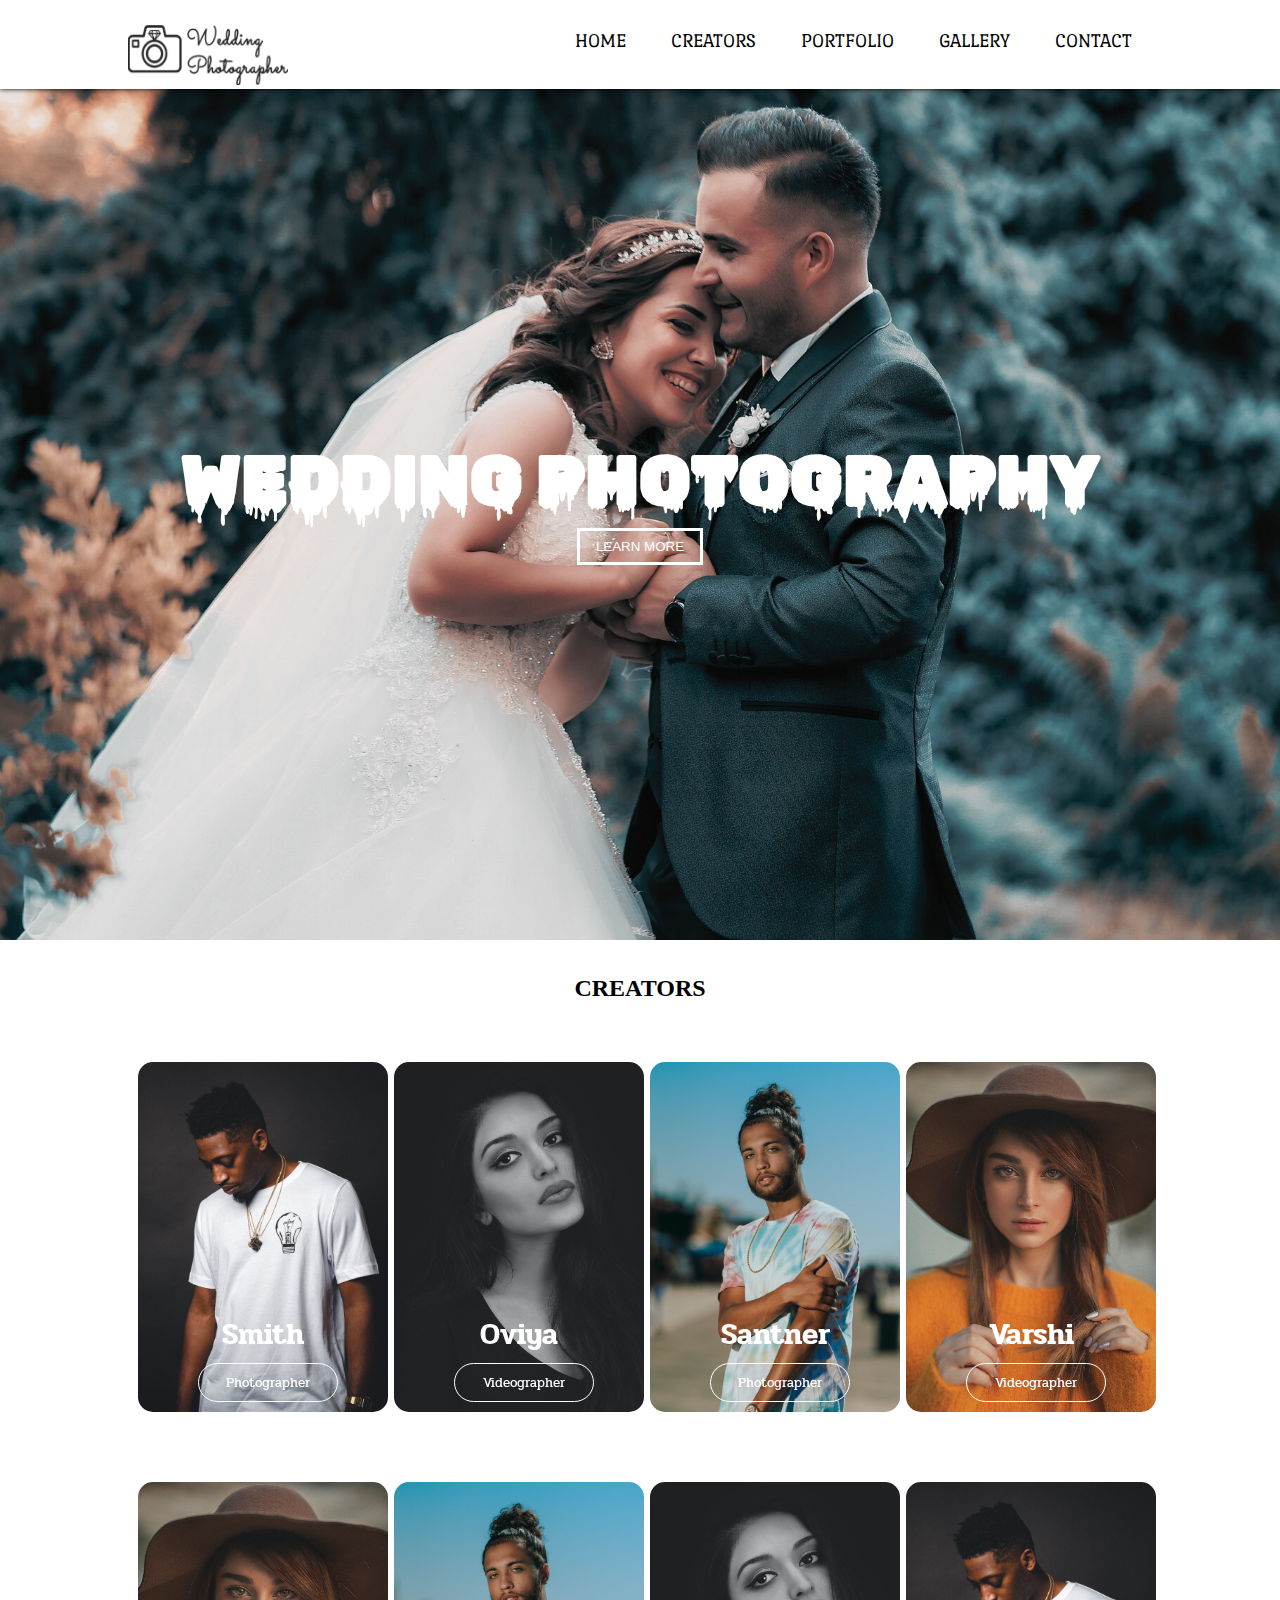
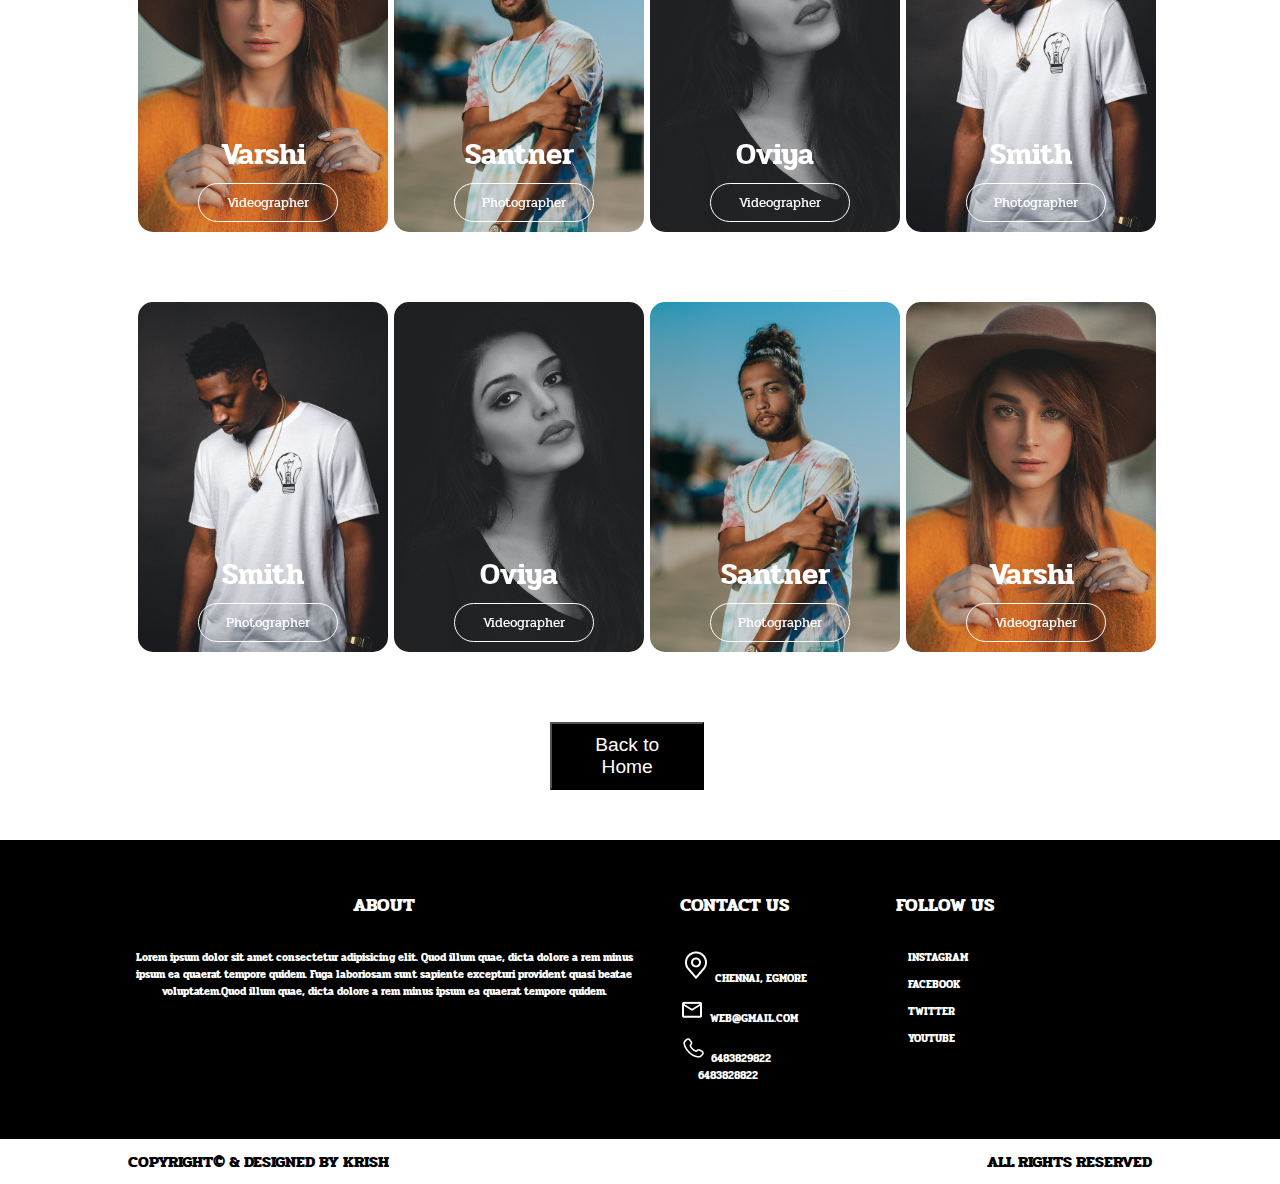
==== creators.html @ 5eafbfe5 "first commit" ====
<!doctype html>
<html lang="en">
  
<head>
    <meta charset="utf-8">
    <meta name="viewport" content="width=device-width, initial-scale=1">
    <title>Wedding Photography</title>
    <meta name="description" content="we are Wedding Photographers ,we will help you to find out best Photographers for your Wedding">
    <link rel="icon" href="assets/logoIcon.png">
    <link href="https://cdn.jsdelivr.net/npm/bootstrap@5.3.2/dist/css/bootstrap.min.css" rel="stylesheet" integrity="sha384-T3c6CoIi6uLrA9TneNEoa7RxnatzjcDSCmG1MXxSR1GAsXEV/Dwwykc2MPK8M2HN" crossorigin="anonymous">
    <link rel="stylesheet" href="creators.css">
</head>

<body>
    <script src="https://cdn.jsdelivr.net/npm/bootstrap@5.3.2/dist/js/bootstrap.bundle.min.js" integrity="sha384-C6RzsynM9kWDrMNeT87bh95OGNyZPhcTNXj1NW7RuBCsyN/o0jlpcV8Qyq46cDfL" crossorigin="anonymous"></script>

 <!--Herosection -->
  
<header>
    <div class="containerContent">            
           <div class="gridLayout">
            <div class="container">
              <div class="logo">
                       <img src="assets/logo2.png" alt="" width="160px" height="60px">
              </div>
              <div class="headerContent">
                <ul>
                    <li><a href="#HOME">HOME</a></li>
                   <li><a href="#CREATORS">CREATORS</a></li>
                   <li><a href="#PORTFOLIO">PORTFOLIO</a></li>
                   <li><a href="#GALLERY">GALLERY</a></li>
                   <li><a href="#CONTACT">CONTACT</a></li>
                </ul>
              </div>
            </div>
            </div>
            </div>
        </header>  
        <section id="HOME">
            <div class="bg-image">

                <div class="gridLayout">
            <div class="projectContent">
            <div class="projectName" >
                <h1 > WEDDING PHOTOGRAPHY</h1>
                
            </div>
            <div class="landingPageButton">
                <a href="#CREATORS"><button value="submit" class="buttonOne">LEARN MORE</button></a>
            </div>
            </div>
           </div>
    </div>
</section>
          
  


<main>
<!--Creators-->


<!--creators-->

<section id="CREATORS" class="banner">
    
    <h2>CREATORS</h2>
    <div class="gridLayout">
       
      <!--flip card-->        
<div class="fourArchitectures">

 <div class="containerOne">
   <div class="cardOne">
     <div class="card-inner">
     <div class="frontOne">
       <h4>Smith</h4>
        <!-- <h5>ARCHITECTURE</h5>-->
       <button>Photographer</button>
     </div>
     <div class="backOne">
       <h5>Lorem ipsum dolor siter ametith consectetur elit adipisicing. Omnis, nam reprehenderit, eius solut maiores nobis   enumer repellendus delenitiwer </h5>
       <div class="icons">
         <a href=""><img src="assets/facebook.png" alt=""></a>
       <a href=""><img src="assets/instagram.png" alt=""></a>
       <a href=""><img src="assets/twitter.png" alt=""></a>
     </div>
     </div>
   </div>
   </div>
 </div>

<!--card2-->

 <div class="containerTwo">
<div class="cardTwo">
<div class="card-inner">
<div class="frontTwo">
<h4>Oviya</h4>
<!--<h5>ARCHITECTURE</h5> -->
<button>Videographer</button>
</div>
<div class="backTwo">
<h5>Lorem ipsum dolor siter ametith consectetur elit adipisicing. Omnis, nam reprehenderit, eius solut maiores nobis   enumer repellendus delenitiwer</h5>
<div class="icons">
  <a href=""><img src="assets/facebook.png" alt=""></a>
  <a href=""><img src="assets/instagram.png" alt=""></a>
  <a href=""><img src="assets/twitter.png" alt=""></a>
</div>
</div>
</div>
</div>
</div>

<!--card3-->

<div class="containerThree">
<div class="cardThree">
<div class="card-inner">
<div class="frontThree">
<h4>Santner</h4>
<!--<h5>ARCHITECTURE</h5>-->
<button>Photographer</button>
</div>
<div class="backThree">
<h5>Lorem ipsum dolor siter ametith consectetur elit adipisicing. Omnis, nam reprehenderit, eius solut maiores nobis   enumer repellendus delenitiwer</h5>
<div class="icons">
<a href=""><img src="assets/facebook.png" alt=""></a>
<a href=""><img src="assets/instagram.png" alt=""></a>
<a href=""><img src="assets/twitter.png" alt=""></a>
</div>
</div>
</div>
</div>
</div>

<!--card4-->

<div class="containerFour">
<div class="cardFour">
<div class="card-inner">
<div class="frontFour">
<h4>Varshi</h4>
<!--  <h5>ARCHITECTURE</h5>-->
<button>Videographer</button>
</div>
<div class="backFour">
<h5>Lorem ipsum dolor siter ametith consectetur elit adipisicing. Omnis, nam reprehenderit, eius solut maiores nobis   enumer repellendus delenitiwer </h5>
<div class="icons">
<a href=""><img src="assets/facebook.png" alt=""></a>
<a href=""><img src="assets/instagram.png" alt=""></a>
<a href=""><img src="assets/twitter.png" alt=""></a>
</div>
</div>
</div>
</div>
</div>
</div>
</div>
</div>

<!------------------------------------------------------------------->

<div class="gridLayout">
       
    <!--flip card-->        
<div class="fourArchitectures">


<!--card4-->

<div class="containerFour">
  <div class="cardFour">
  <div class="card-inner">
  <div class="frontFour">
  <h4>Varshi</h4>
  <!--  <h5>ARCHITECTURE</h5>-->
  <button>Videographer</button>
  </div>
  <div class="backFour">
  <h5>Lorem ipsum dolor siter ametith consectetur elit adipisicing. Omnis, nam reprehenderit, eius solut maiores nobis   enumer repellendus delenitiwer </h5>
  <div class="icons">
  <a href=""><img src="assets/facebook.png" alt=""></a>
  <a href=""><img src="assets/instagram.png" alt=""></a>
  <a href=""><img src="assets/twitter.png" alt=""></a>
  </div>
  </div>
  </div>
  </div>
  </div>
  


<!--card3-->

<div class="containerThree">
<div class="cardThree">
<div class="card-inner">
<div class="frontThree">
<h4>Santner</h4>
<!--<h5>ARCHITECTURE</h5>-->
<button>Photographer</button>
</div>
<div class="backThree">
<h5>Lorem ipsum dolor siter ametith consectetur elit adipisicing. Omnis, nam reprehenderit, eius solut maiores nobis   enumer repellendus delenitiwer</h5>
<div class="icons">
<a href=""><img src="assets/facebook.png" alt=""></a>
<a href=""><img src="assets/instagram.png" alt=""></a>
<a href=""><img src="assets/twitter.png" alt=""></a>
</div>
</div>
</div>
</div>
</div>

<!--card2-->

<div class="containerTwo">
  <div class="cardTwo">
  <div class="card-inner">
  <div class="frontTwo">
  <h4>Oviya</h4>
  <!--<h5>ARCHITECTURE</h5> -->
  <button>Videographer</button>
  </div>
  <div class="backTwo">
  <h5>Lorem ipsum dolor siter ametith consectetur elit adipisicing. Omnis, nam reprehenderit, eius solut maiores nobis   enumer repellendus delenitiwer </h5>
  <div class="icons">
  <a href=""><img src="assets/facebook.png" alt=""></a>
  <a href=""><img src="assets/instagram.png" alt=""></a>
  <a href=""><img src="assets/twitter.png" alt=""></a>
  </div>
  </div>
  </div>
  </div>
  </div>
  
<!--one-->
<div class="containerOne">
  <div class="cardOne">
    <div class="card-inner">
    <div class="frontOne">
      <h4>Smith</h4>
       <!-- <h5>ARCHITECTURE</h5>-->
      <button>Photographer</button>
    </div>
    <div class="backOne">
      <h5>Lorem ipsum dolor siter ametith consectetur elit adipisicing. Omnis, nam reprehenderit, eius solut maiores nobis   enumer repellendus delenitiwer </h5>
      <div class="icons">
        <a href=""><img src="assets/facebook.png" alt=""></a>
      <a href=""><img src="assets/instagram.png" alt=""></a>
      <a href=""><img src="assets/twitter.png" alt=""></a>
    </div>
    </div>
  </div>
  </div>
 </div>


</div>
</div>
</div>

<!------------------------------------------------------------------------>

<div class="gridLayout">
       
    <!--flip card-->        
<div class="fourArchitectures">

<div class="containerOne">
 <div class="cardOne">
   <div class="card-inner">
   <div class="frontOne">
     <h4>Smith</h4>
      <!-- <h5>ARCHITECTURE</h5>-->
     <button>Photographer</button>
   </div>
   <div class="backOne">
     <h5>Lorem ipsum dolor siter ametith consectetur elit adipisicing. Omnis, nam reprehenderit, eius solut maiores nobis   enumer repellendus delenitiwer </h5>
     <div class="icons">
       <a href=""><img src="assets/facebook.png" alt=""></a>
     <a href=""><img src="assets/instagram.png" alt=""></a>
     <a href=""><img src="assets/twitter.png" alt=""></a>
   </div>
   </div>
 </div>
 </div>
</div>

<!--card2-->

<div class="containerTwo">
<div class="cardTwo">
<div class="card-inner">
<div class="frontTwo">
<h4>Oviya</h4>
<!--<h5>ARCHITECTURE</h5> -->
<button>Videographer</button>
</div>
<div class="backTwo">
<h5>Lorem ipsum dolor siter ametith consectetur elit adipisicing. Omnis, nam reprehenderit, eius solut maiores nobis   enumer repellendus delenitiwer</h5>
<div class="icons">
<a href=""><img src="assets/facebook.png" alt=""></a>
<a href=""><img src="assets/instagram.png" alt=""></a>
<a href=""><img src="assets/twitter.png" alt=""></a>
</div>
</div>
</div>
</div>
</div>

<!--card3-->

<div class="containerThree">
<div class="cardThree">
<div class="card-inner">
<div class="frontThree">
<h4>Santner</h4>
<!--<h5>ARCHITECTURE</h5>-->
<button>Photographer</button>
</div>
<div class="backThree">
<h5>Lorem ipsum dolor siter ametith consectetur elit adipisicing. Omnis, nam reprehenderit, eius solut maiores nobis   enumer repellendus delenitiwer</h5>
<div class="icons">
<a href=""><img src="assets/facebook.png" alt=""></a>
<a href=""><img src="assets/instagram.png" alt=""></a>
<a href=""><img src="assets/twitter.png" alt=""></a>
</div>
</div>
</div>
</div>
</div>

<!--card4-->

<div class="containerFour">
<div class="cardFour">
<div class="card-inner">
<div class="frontFour">
<h4>Varshi</h4>
<!--  <h5>ARCHITECTURE</h5>-->
<button>Videographer</button>
</div>
<div class="backFour">
<h5>Lorem ipsum dolor siter ametith consectetur elit adipisicing. Omnis, nam reprehenderit, eius solut maiores nobis   enumer repellendus delenitiwer</h5>
<div class="icons">
<a href=""><img src="assets/facebook.png" alt=""></a>
<a href=""><img src="assets/instagram.png" alt=""></a>
<a href=""><img src="assets/twitter.png" alt=""></a>
</div>
</div>
</div>
</div>
</div>
</div>
</div>
</div>

<a href="index.html"><button class="learnMoreTwo" value="submit">Back to Home</button></a> 
</section>


</main>
<footer>
  <div class="bg-color">
         <div class="gridLayout">
           <div class="footerSection">
           <div class="about">
                 <h3>ABOUT</h3>
                 <h6>Lorem ipsum dolor sit amet consectetur adipisicing elit. Quod illum quae, dicta dolore a rem minus ipsum ea quaerat tempore quidem. Fuga laboriosam sunt sapiente excepturi provident quasi beatae voluptatem.Quod illum quae, dicta dolore a rem minus ipsum ea quaerat tempore quidem.</h6>
           </div>
           <div class="contact">
                  <h3>CONTACT US</h3>
                 <h6 class="contactInside"><img src="assets/location.png" alt="">&nbsp;CHENNAI, EGMORE</h6>
                  <h6><img src="assets/mail.png" alt="">&nbsp;&nbsp;WEB@GMAIL.COM</h6>
                  <h6><img src="assets/phone2.png" alt="">&nbsp;&nbsp;6483829822 <br>&nbsp;&nbsp;&nbsp;&nbsp;&nbsp;&nbsp;6483828822</h6>
           </div>
           <div class="followus">
                  <h3>FOLLOW US</h3>
                  <h6 class="followusInside">&nbsp;&nbsp;&nbsp;&nbsp;INSTAGRAM</h6>
                  <h6>&nbsp;&nbsp;&nbsp;&nbsp;FACEBOOK</h6>
                  <h6>&nbsp;&nbsp;&nbsp;&nbsp;TWITTER</h6>
                  <h6>&nbsp;&nbsp;&nbsp;&nbsp;YOUTUBE</h6>
           </div>
         </div>
       </div>
  </div>
  <div class="gridLayout">
   <div class="foot">
     <h4 class="footOne">COPYRIGHT&copy;    & DESIGNED BY KRISH</h4>
     <h4 class="footTwo">ALL RIGHTS RESERVED</h4>
   </div>
 </div>
 </footer>
</body>

</html>
---- creators.css ----
@import url('https://fonts.googleapis.com/css2?family=Port+Lligat+Slab&family=Rubik+Wet+Paint&display=swap');

@import url('https://fonts.googleapis.com/css2?family=Rubik+Wet+Paint&display=swap');
@import url('https://fonts.googleapis.com/css2?family=Pridi&display=swap');

*{
    margin: 0;
    padding: 0;
    box-sizing: border-box;
}

/*landing page*/
body{
    padding-top:40px ;
}
.bg-image{
    background-image: url(assets/heroSectionThree.jpg);
    width: 100%;
    height: 100vh;
    background-repeat: no-repeat;
    background-size: cover;
}
.gridLayout{
    width: 80%;
    margin-right: auto;
    margin-left: auto;
}
.logo{
    padding-top: 25px;
    margin-left: 0;
    
}
.headerContent ul li a::before{
    content: '';
    position: absolute;
    height: 3px;
    width: 100%;
    bottom: 0px;
    left: 0;
   border-radius: 25px;
   transform: scaleX(0);
   background: #000000;
    transform-origin:right ;
    transition: transform 0.3s ease;
}
.headerContent ul li a:hover::before{
    transform: scaleX(1);
    transform-origin:left ;
}
.headerContent ul li{
    list-style-type: none;
    display: inline-block;
    padding-bottom: 25px;
    position: relative;
}
.headerContent ul li a{
    text-decoration: none;
    color: rgb(0, 0, 0);
    padding: 20PX;
}
.headerContent{
    padding-top: 30px;
    margin-right: 0;
    font-size: 20px;
    font-family: 'Port Lligat Slab', serif;  
}

header{
    position: fixed;
    top: 0;
    width: 100%;
    z-index: 99999;
    transition: background-color 0.4s ease-in-out;
    box-shadow:0px 0px 5px 0px;
}

.container{
    display: flex;
    justify-content: space-between;
}
.containerContent{
    background-color: #ffffff;
}
.projectName h1{
    font-size: 70px;
    color: white;
    padding-top: 400px;
    display: flex;
    flex-direction: column;
    align-items: center;
    font-family:'Rubik Wet Paint' ;
    text-shadow:black;
    
}
/*
.projectName h1:hover{
    -webkit-text-stroke: 2px white;
    color: transparent;
}    */
.landingPageButton{
    display:flex;
    flex-direction: column;
    align-items: center;
    text-decoration: none;
    padding: 5px;
}
.buttonOne{
    padding: 8px 16px;
    font-weight: 500;
    color: white;
    background-color: transparent;
    border: 3px white solid;
}
.buttonOne:hover{
    background-color:#0C356A;
}


/*CREATORS*/

h2{
    text-align: center;
    margin-top: 35px;
}


/*flip card*/
.fourArchitectures{
    display: flex;
    align-items: center;
}
.containerOne{
    width: 25%;
    padding:10px;
}
.cardOne{
    width: 250px;
    height: 350px;
    margin: 50px auto 0;
    perspective: 1000px;
}
.card-inner{
    width: 250%;
    height: 350%;
    position: relative;
    transition: transform 1s;
    transform-style: preserve-3d;
}
.frontOne,.backOne{
    width: 100%;
    height: 100%;
    border-radius: 15px;
    position: absolute;
    backface-visibility: hidden;
}
.frontOne{
    background: url(assets/smith.png);
    background-size: cover;
    background-position: center;
    padding-top: 50px;
    text-align: center;
    display: flex;
    flex-direction: column;
    justify-content: flex-end;
}
.frontOne h4{
color: white;
font-size: 30px;
font-weight: 600;
font-family: 'Pridi', serif;
}

.frontOne button{
    width: 140px;
    border: 1px solid #fff;
    background:transparent;
    border-radius: 50px;
    padding: 8px 20px;
    cursor:pointer;
    margin-top: 5px;
    margin-bottom: 10px;
    margin-left: 60px;
    color: #fff;
    font-weight: 400;
    font-family: 'Pridi', serif;
}
.backOne{
    background: #000000;
    color: white;
    padding: 20px 20px;
    transform: rotateY(180deg);
}
.backOne h5{
font-size: 18px;
line-height: 25px;
margin-bottom: 10px;
font-family: 'Pridi', serif;
}
.icons img{
    display: flex;
    align-items:center;
    margin-top: 30px;
    margin-right: 0px;
}

.cardOne:hover .card-inner{
    transform: rotateY(180deg);
}

/*Flipcard2*/

.containerTwo{
    width: 25%;
    padding:10px;
   
}
.cardTwo{
    width: 250px;
    height: 350px;
    margin: 50px auto 0;
    perspective: 1000px;
}
.card-inner{
    width: 100%;
    height: 100%;
    position: relative;
    transition: transform 1s;
    transform-style: preserve-3d;
}
.frontTwo,.backTwo{
    width: 100%;
    height: 100%;
    border-radius: 15px;
    position: absolute;
    backface-visibility: hidden;
}
.frontTwo{
    background: url(assets/oviya.png);
    background-size: cover;
    background-position: center;
    padding-top: 50px;
    text-align: center;
    display: flex;
    flex-direction: column;
    justify-content: flex-end;
}
.frontTwo h4{
color: white;
font-size: 30px;
font-weight: 600;
font-family: 'Pridi', serif;
}
.frontTwo button{
    width: 140px;
    border: 1px solid #fff;
    background:transparent;
    border-radius: 50px;
    padding: 8px 20px;
    cursor:pointer;
    margin-top: 5px;
    margin-bottom: 10px;
    margin-left: 60px;
    color: #fff;
    font-weight: 400;
    font-family: 'Pridi', serif;
}
.backTwo{
    background: #000000;
    color: white;
    padding: 20px 20px;
    transform: rotateY(180deg);
}
.backTwo h5{
font-size: 18px;
line-height: 25px;
margin-bottom: 10px;
font-family: 'Pridi', serif;
}
.icons{
    display: flex;
    align-items:center;
    margin-top: 30px;
    margin-left: 60px;
    gap: 30px;
}
.cardTwo:hover .card-inner{
    transform: rotateY(180deg);
}

/*flipcard3*/

.containerThree{
    width: 25%;
    padding:10px;
}
.cardThree{
    width: 250px;
    height: 350px;
    margin: 50px auto 0;
    perspective: 1000px;
}
.card-inner{
    width: 100%;
    height: 100%;
    position: relative;
    transition: transform 1s;
    transform-style: preserve-3d;
}
.frontThree,.backThree{
    width: 100%;
    height: 100%;
    border-radius: 15px;
    position: absolute;
    backface-visibility: hidden;
}
.frontThree{
    background: url(assets/santner.png);
    background-size: cover;
    background-position: center;
    padding-top: 50px;
    display: flex;
    text-align: center;
    flex-direction: column;
    justify-content: flex-end;
}
.frontThree h4{
color: white;
font-size: 30px;
font-weight: 600;
font-family: 'Pridi', serif;
}
.frontThree button{
    width: 140px;
    border: 1px solid #fff;
    background:transparent;
    border-radius: 50px;
    padding: 8px 20px;
    cursor:pointer;
    margin-top: 5px;
    margin-bottom: 10px;
    margin-left: 60px;
    color: #fff;
    font-weight: 400;
    font-family: 'Pridi', serif;
}
.backThree{
    background: #000000;
    color: white;
    padding: 20px 20px;
    transform: rotateY(180deg);
}
.backThree h5{
font-size:18px;
line-height: 25px;
margin-bottom: 10px;
font-family: 'Pridi', serif;
}
.icons{
    display: flex;
    align-items:center;
    margin-top: 30px;
    margin-left: 60px;
    gap: 30px;
}
.cardThree:hover .card-inner{
    transform: rotateY(180deg);
}

/*flipcard4*/

.containerFour{
    width: 25%;
    padding:10px;
}
.cardFour{
    width: 250px;
    height: 350px;
    margin: 50px auto 0;
    perspective: 1000px;
}
.card-inner{
    width: 100%;
    height: 100%;
    position: relative;
    transition: transform 1s;
    transform-style: preserve-3d;
}
.frontFour,.backFour{
    width: 100%;
    height: 100%;
    border-radius: 15px;
    position: absolute;
    backface-visibility: hidden;
}
.frontFour{
    background: url(assets/varshi.jpg);
    background-size: cover;
    background-position: center;
    padding-top: 50px;
    text-align: center;
    display: flex;
    flex-direction: column;
    justify-content: flex-end;
}
.frontFour h4{
color: white;
font-size: 30px;
font-weight: 600;
font-family: 'Pridi', serif;
}
.frontFour button{
    width: 140px;
    border: 1px solid #fff;
    background:transparent;
    border-radius: 50px;
    padding: 8px 20px;
    cursor:pointer;
    margin-top: 5px;
    margin-bottom: 10px;
    margin-left: 60px;
    color: #fff;
    font-weight: 400;
    font-family: 'Pridi', serif;
}
.backFour{
    background: #000000;
    color: white;
    padding: 20px 20px;
    transform: rotateY(180deg);
}
.backFour h5{
font-size: 18px;
line-height: 25px;
margin-bottom: 10px;
font-family: 'Pridi', serif;
}
.icons{
    display: flex;
    align-items:center;
    margin-top: 30px;
    gap: 30px;
    justify-content: center;
    margin-left: 0;
}
.cardFour:hover .card-inner{
    transform: rotateY(180deg);
}

.learnMoreTwo{
    background-color: #000000;
     color: white;
     padding: 10px 25px;
     font-size: larger;
     width: 12%;
     margin-top: 60px;
     margin-left: 43%;
 }
 .learnMoreTwo:hover{
    background-color: #0C356A;
    color: #fff;

 }
/* -----------------------------------------------------------------------------*/

/*Footer*/

.bg-color{
    background-color: #000000;
    color: #fff;
}
.footerSection{
    display: flex;
    margin-top: 50px;
}
.about{
    text-align: center;
    margin-top: 50px;
    padding-bottom: 30px;
    width: 50%;
    margin-bottom: 50px;
    font-family: 'Pridi', serif;
}
.about h6{
    margin-top: 30px;
    font-family: 'Pridi', serif;
}
.contactInside{
    margin-top: 25px;
}
.contact h6{
    padding: 5px 0px;
}
.followusInside{
    margin-top: 25px;
}
.followus h6{
    padding: 5px 0px;
}
.contact{
    margin-top: 50px;
    width: 25%;
    padding-left: 40px;
    margin-bottom: 50px;
    font-family: 'Pridi', serif;
}
.followus{
   margin-top: 50px;
   width: 25%;
   margin-bottom: 50px;
   font-family: 'Pridi', serif;
}

.foot{
    display: flex;
    width: 100%;
}

.foot h4{
    color: #000000;
}
.footOne{
    width: 50%;
    padding: 10px 0px ;
    font-size: 16px;
    text-align: start;
    font-family: 'Pridi', serif;

}
.footTwo{
    width: 50%;
    padding: 10px 0px;
    font-size: 16px;
    text-align: end;
    font-family: 'Pridi', serif;
}
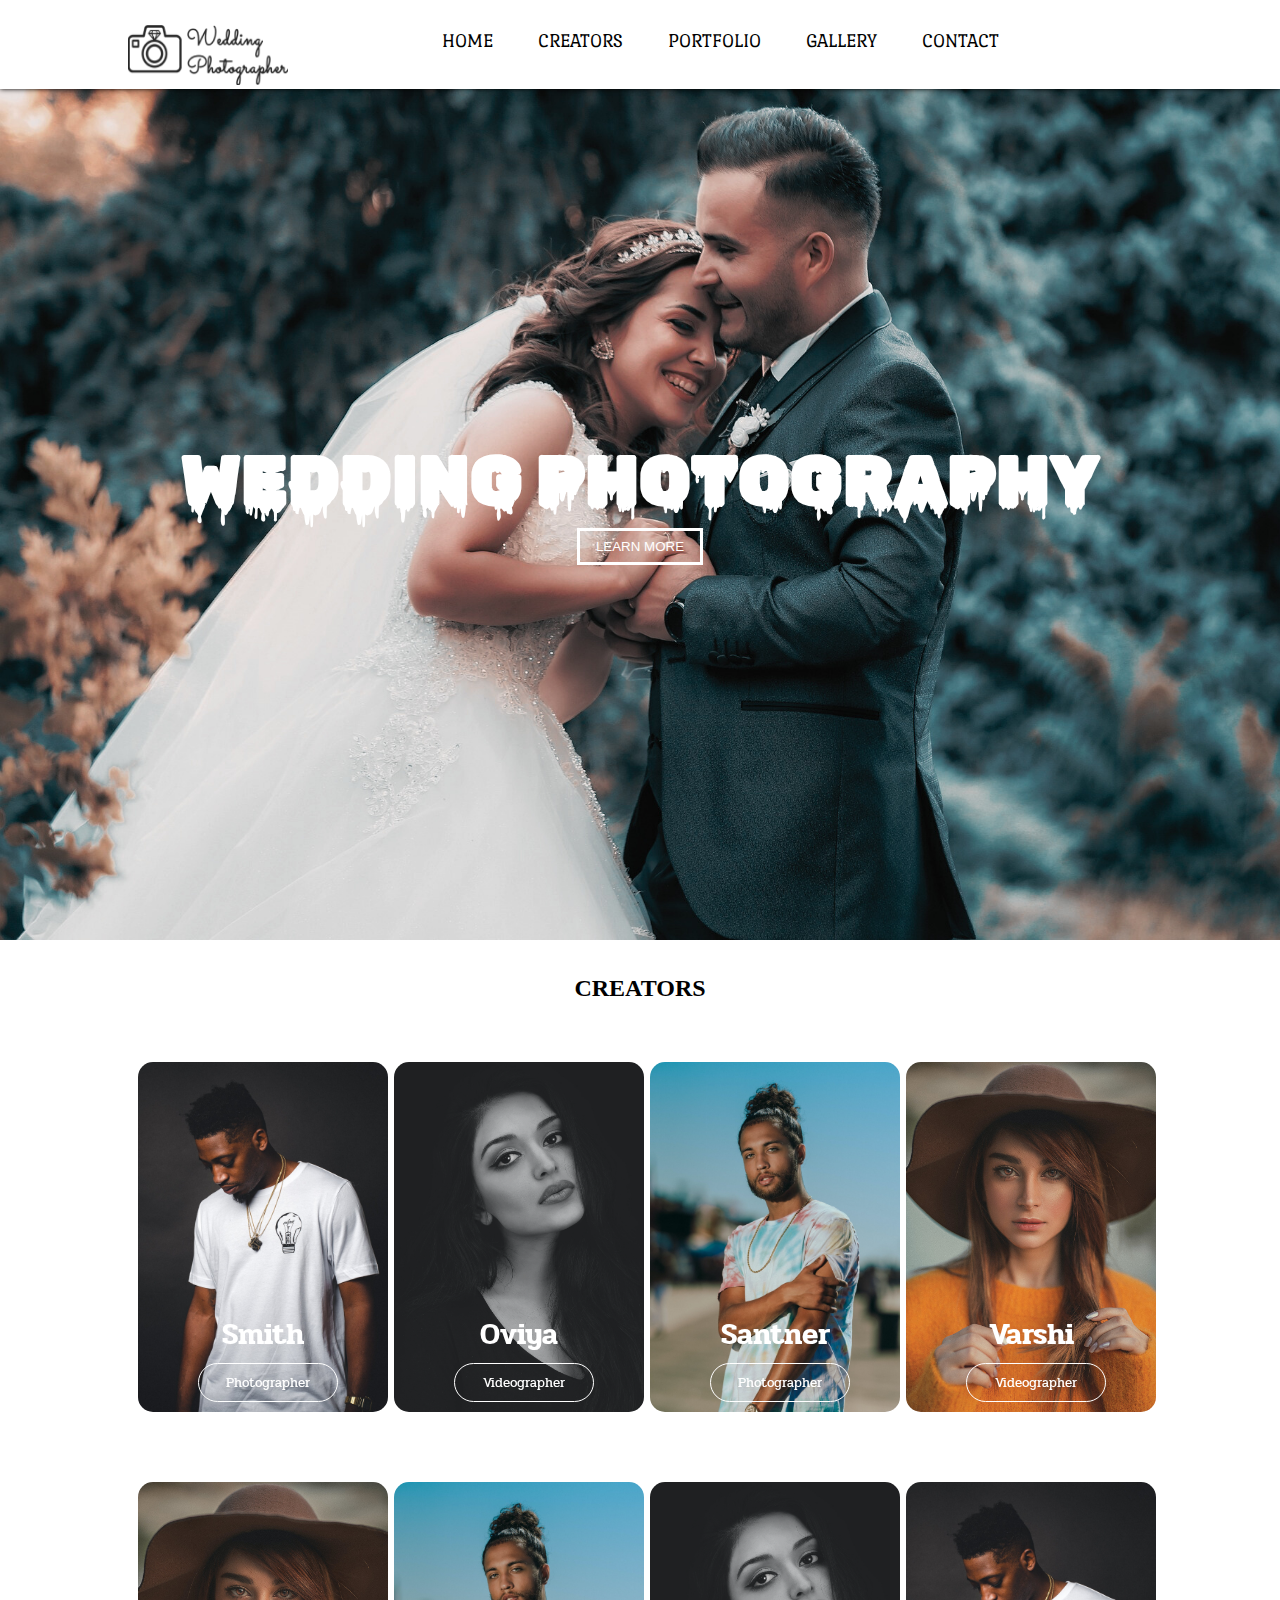
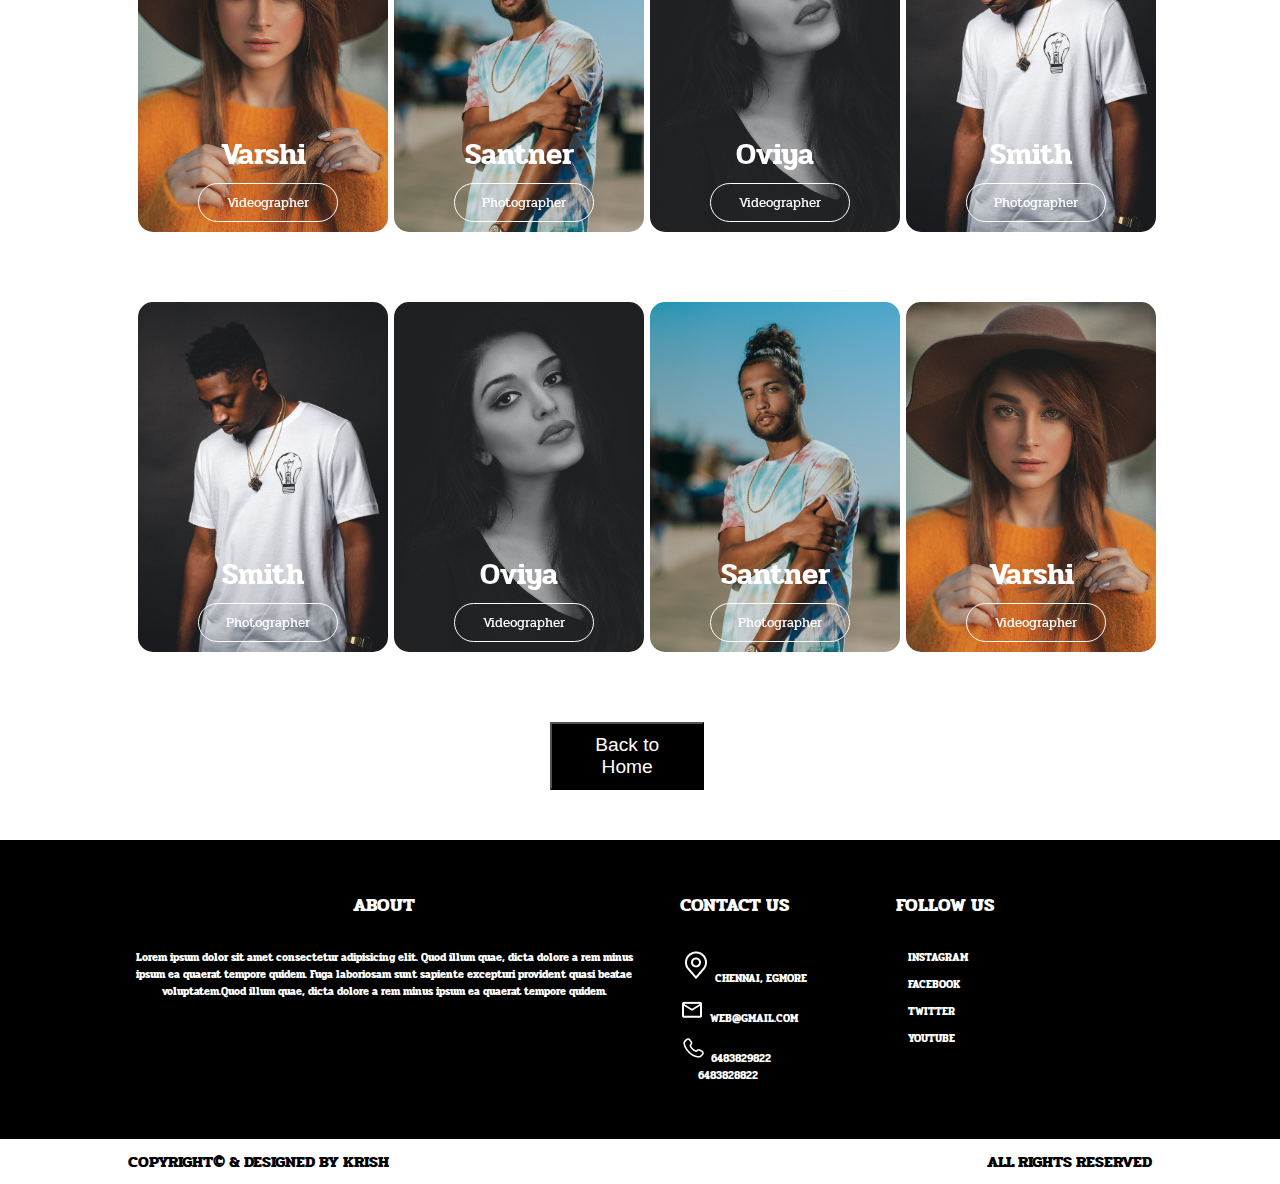
==== commit 822d750d: "dfghj" ====
--- a/creators.html
+++ b/creators.html
@@ -24,7 +24,7 @@
                        <img src="assets/logo2.png" alt="" width="160px" height="60px">
               </div>
               <div class="headerContent">
-                <ul>
+                <ul class="contentul">
                     <li><a href="#HOME">HOME</a></li>
                    <li><a href="#CREATORS">CREATORS</a></li>
                    <li><a href="#PORTFOLIO">PORTFOLIO</a></li>
@@ -32,6 +32,10 @@
                    <li><a href="#CONTACT">CONTACT</a></li>
                 </ul>
               </div>
+              <div>
+                <img src="assets/hamburger.png" alt="" class="hamburger">
+                <img src="assets/mdi_hamburger-open.png" alt="" class="hamburgerOpen">
+                </div>
             </div>
             </div>
             </div>
@@ -393,6 +397,22 @@
    </div>
  </div>
  </footer>
+<script>
+  let image=document.querySelector(".hamburger");
+  let ultag=document.querySelector(".contentul");
+  let Openimage=document.querySelector(".hamburgerOpen");
+  let containerContent=document.querySelector(".containerContent")
+  image.addEventListener("click",()=>{
+    ultag.style.display="block";
+    Openimage.style.display="block";
+    image.style.display="none";
+  })
+  Openimage.addEventListener("click",()=>{
+    ultag.style.display="none";
+    Openimage.style.display="none";
+    image.style.display="block";
+  })
+</script> 
 </body>
 
 </html>--- a/creators.css
+++ b/creators.css
@@ -8,7 +8,9 @@
     padding: 0;
     box-sizing: border-box;
 }
-
+html{
+    scroll-behavior: smooth;
+}
 /*landing page*/
 body{
     padding-top:40px ;
@@ -533,3 +535,173 @@
     text-align: end;
     font-family: 'Pridi', serif;
 }
+.hamburger ,.hamburgerOpen{
+    display: none;
+}
+
+/*--------------------------Responsive----------------------------*/
+@media screen and (max-width:500px){
+    .fourArchitectures ,.portfolioOne ,.review,.review2 ,.ourTeamsOne,.ourTeamsTwo,.contactUs,.mainParent,.pricing{
+        display: block;
+    }
+    .contentul{
+        display: none;
+        margin-top: 50px;
+    }
+    .logo img{
+        width: 120px;
+        height: 50px;
+    }
+    .hamburger{
+        display: block;
+        margin-top: 20px;
+    }
+    .hamburgerOpen{
+        margin-top: 20px;
+    }
+    .headerContent ul li a{
+        padding: 0px;
+    }
+    .bg-image{
+           background-image: url(assets/gallery11.png);
+           background-position: center;
+           object-fit: cover;
+    }
+    .projectName h1{
+        font-size: 40px;
+        color: #000000;
+    }
+    .buttonOne{
+        color: #000000;
+        border: 3px black solid;
+    }
+    .buttonOne:hover{
+        background-color: #fff;
+    }
+    .learnMoreTwo{
+        width:50%;
+        margin-left: 25%;
+    }
+    .containerOne,.containerTwo,.containerThree,.containerFour{
+        width: 100%;
+    }
+    .portfolioOne{
+        height: 100%;
+    }
+    .portfolioOneContent{
+        position: relative;
+    }
+    .portfolioOneImage img{
+         width: 325px;
+         height: 350px;
+    }
+    .highlights{
+        margin-left: 0;
+        margin-top: 20px;
+    }
+    .follow,.customers,.ratings{
+        margin-left: 0;
+        margin-top: 20px;
+    }
+    .bookings{
+        flex-wrap: wrap;
+    }
+    .follow{
+        margin-top: 0;
+        padding-left: 20px;
+    }
+    .ratings{
+        padding-left: 20px;
+    }
+    .learnMoreThree{
+        margin-left: 30%;
+        width: 180px;
+    }
+    .bg-One{
+        width: 330px;
+        object-fit: cover;
+        background-position: center;
+    }
+    .bg-Two{
+        width: 330px;
+        object-fit: cover;
+    }
+    .bg-Three ,.bg-Five,.bg-Four,.bg-Six{
+        width: 330px;
+        background-position: center;
+        object-fit: cover;
+    }
+    .learnMoreFour{
+        margin-left: 30%;
+        width: 150px;
+    }
+    .team1{
+        margin-left: 50px;
+    }
+    .team2,.team4{
+        margin-left: 70px;
+    }
+    .team3{
+        margin-left: 20px;
+    }
+    .team5,.team8{
+        margin-left: 50px;
+    }
+    .team6,.team7{
+        margin-left: 70px;
+    }
+    .contactContent{
+        width: 100%;
+    }
+    .contactContent h3{
+        font-size: 25px;
+    }
+    .contactImage img{
+        display: none;
+    }
+    .about{
+        width: 100%;
+    }
+    .contact,.followus{
+        width: 50%;
+    }
+    .contact{
+        padding-left: 0;
+        margin-top: 0;
+    }
+    .followus{
+        margin-top: 0;
+        padding-left: 20px;
+    }
+    .footerSection{
+        flex-wrap: wrap;
+    }
+    .contactMessage2{
+        width: 320px;
+    }
+    .reviewCard{
+        position: relative;
+    }
+    .intro{
+        bottom: 0px;
+        width: 300px;
+    }
+    .reviewCard:hover .intro{
+        bottom: 0px;
+    }
+    .reviewCard2{
+        position: relative;
+    }
+    .intro2{
+        bottom: 0px;
+        width: 300px;
+    }
+    .reviewCard2:hover .intro2{
+        bottom: 0px;
+    }
+    .reviewCard2 img{
+        width: 330px;
+        background-position: center;
+        object-fit: cover;
+    }
+}